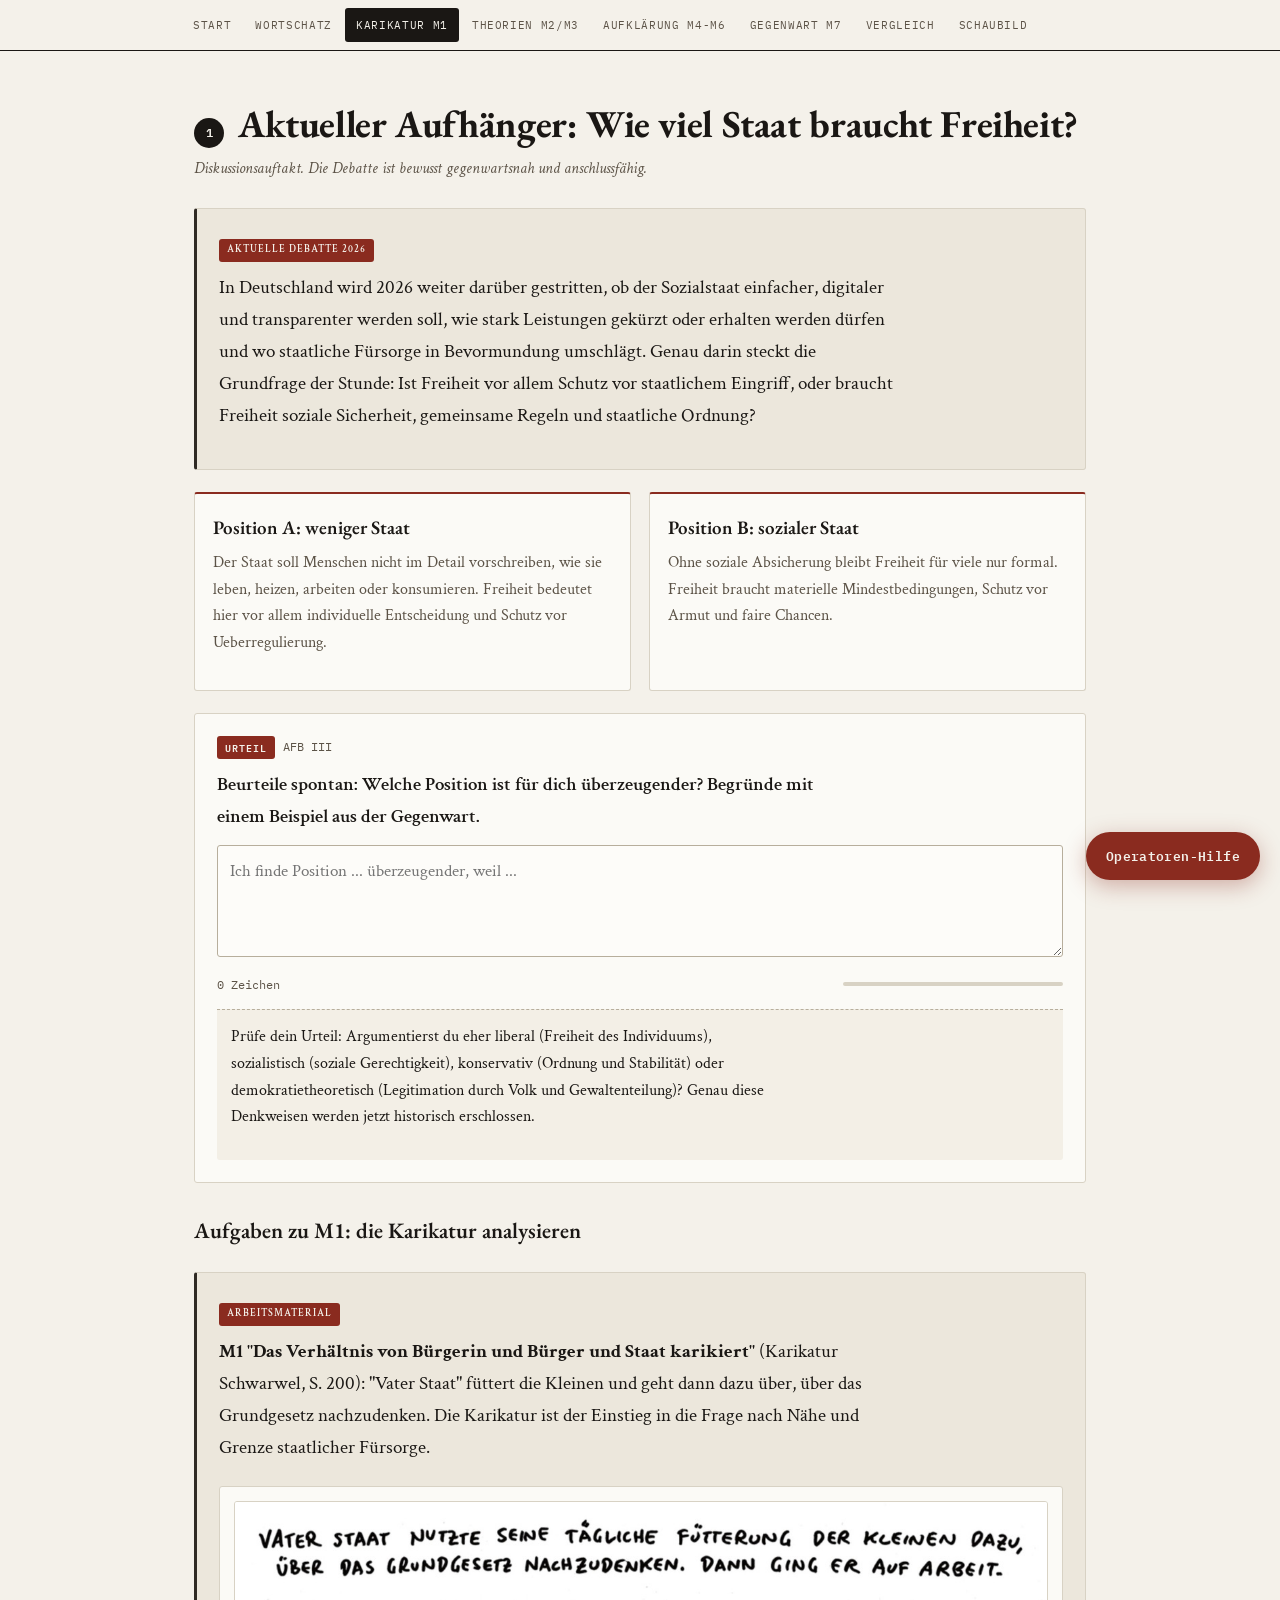
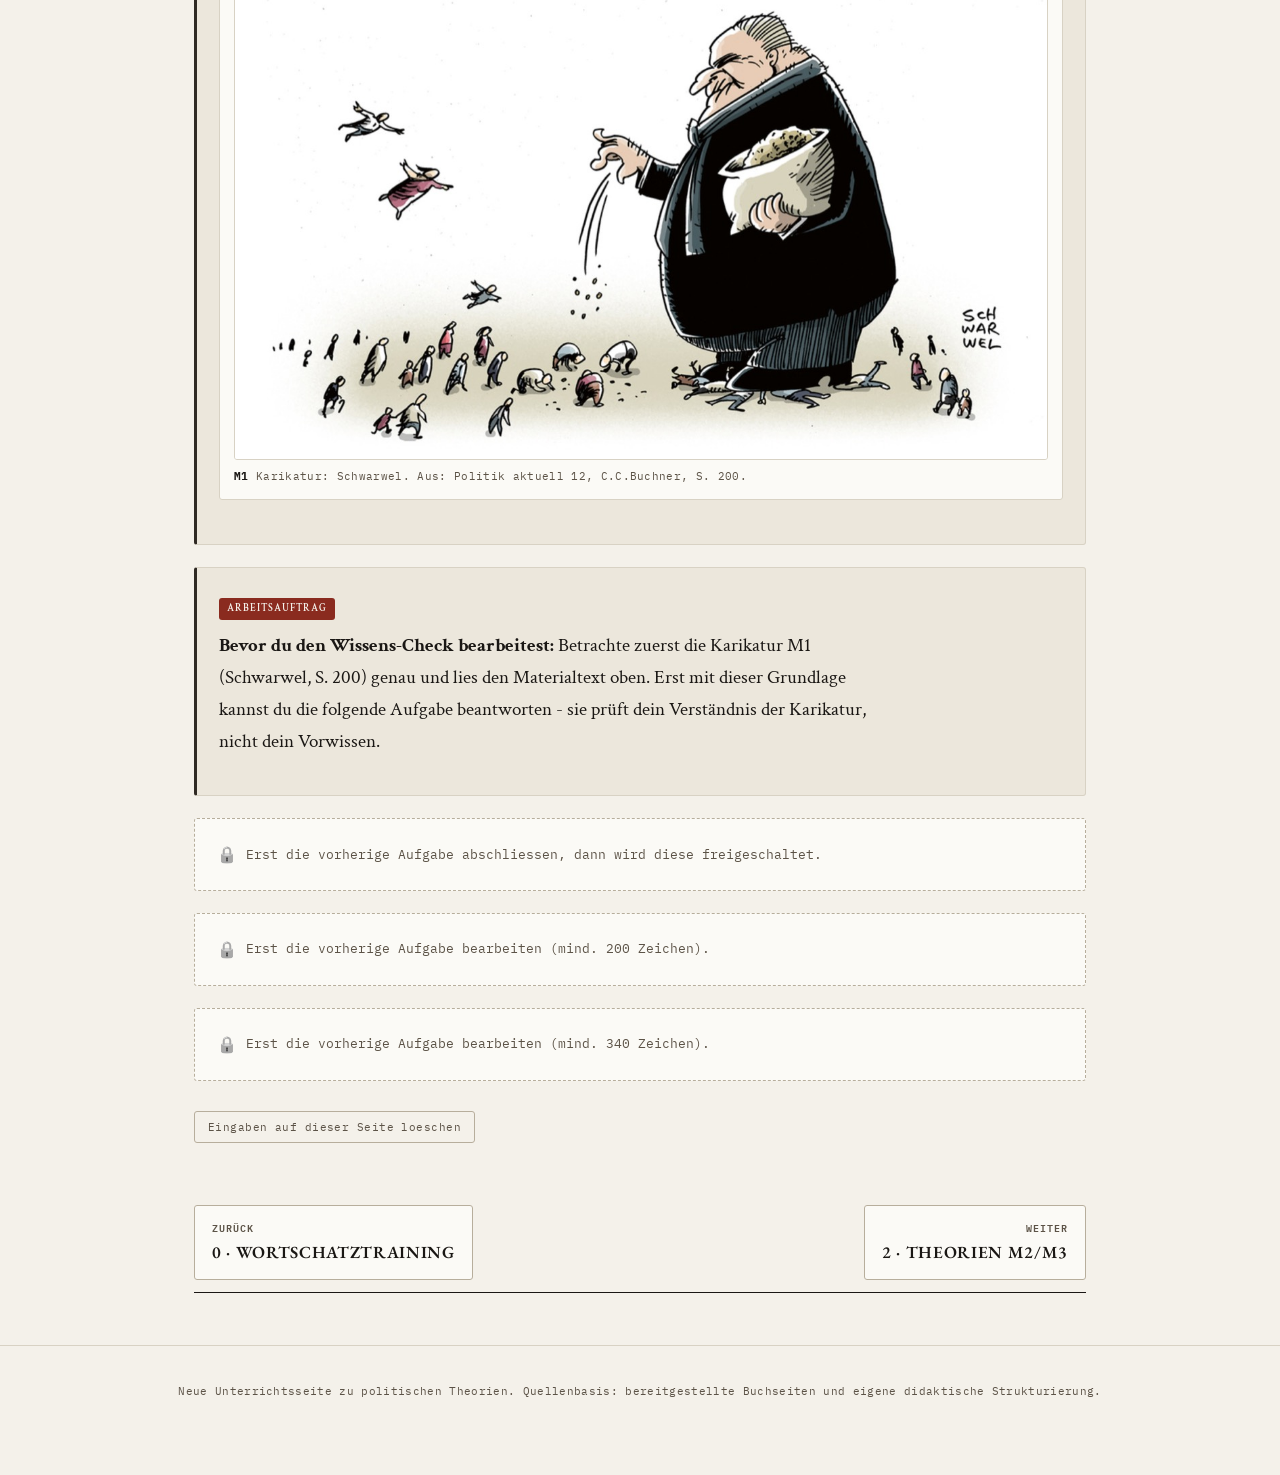
==== aufhaenger.html @ 34e74759 "Lock tasks sequentially: next unlocks only after previous is done Applies to text tasks (min length)" ====
<!DOCTYPE html>
<html lang="de">
<head>
<meta charset="UTF-8">
<meta name="viewport" content="width=device-width, initial-scale=1.0">
<link rel="preconnect" href="https://fonts.googleapis.com">
<link rel="preconnect" href="https://fonts.gstatic.com" crossorigin>
<link rel="stylesheet" href="https://fonts.googleapis.com/css2?family=Archivo:wght@500;600;700;800&family=Spectral:ital,wght@0,400;0,500;0,600;1,400&family=IBM+Plex+Mono:wght@400;500;600&display=swap">
<link rel="stylesheet" href="css/style.css?v=6">
<title>Aktueller Aufhänger - Politische Theorien</title>
</head>
<body>
<div id="progress"></div>

<button class="op-toggle" id="opToggle" aria-expanded="false" aria-controls="opPanel">Operatoren-Hilfe</button>
<div class="op-panel" id="opPanel" role="dialog" aria-label="Operatoren-Hilfe">
  <button class="op-close" id="opClose" aria-label="Operatoren-Hilfe schließen">x</button>
  <h4>Operatoren: Was soll ich tun?</h4>
  <p class="op-intro">AFB I fragt Wissen ab, AFB II verlangt Erklären und Anwenden, AFB III verlangt ein begründetes Urteil.</p>
  <div id="opList"></div>
</div>

<nav aria-label="Seitennavigation">
  <div class="nav-inner">
    <a href="index.html">Start</a>
    <a href="wortschatz.html">Wortschatz</a>
    <a href="aufhaenger.html">Karikatur M1</a>
    <a href="block1.html">Theorien M2/M3</a>
    <a href="aufklaerung.html">Aufklärung M4-M6</a>
    <a href="block2.html">Gegenwart M7</a>
    <a href="vergleich.html">Vergleich</a>
    <a href="produkt.html">Schaubild</a>
  </div>
</nav>

<section id="aufhaenger">
  <div class="wrap">
    <div class="sec-head"><span class="sec-num">1</span><h2>Aktueller Aufhänger: Wie viel Staat braucht Freiheit?</h2></div>
    <p class="sec-sub">Diskussionsauftakt. Die Debatte ist bewusst gegenwartsnah und anschlussfähig.</p>
    <div class="source">
      <span class="source-tag accent">Aktuelle Debatte 2026</span>
      <p>In Deutschland wird 2026 weiter darüber gestritten, ob der Sozialstaat einfacher, digitaler und transparenter werden soll, wie stark Leistungen gekürzt oder erhalten werden dürfen und wo staatliche Fürsorge in Bevormundung umschlägt. Genau darin steckt die Grundfrage der Stunde: Ist Freiheit vor allem Schutz vor staatlichem Eingriff, oder braucht Freiheit soziale Sicherheit, gemeinsame Regeln und staatliche Ordnung?</p>
    </div>
    <div class="hook-grid">
      <div class="hook-card">
        <h3>Position A: weniger Staat</h3>
        <p>Der Staat soll Menschen nicht im Detail vorschreiben, wie sie leben, heizen, arbeiten oder konsumieren. Freiheit bedeutet hier vor allem individuelle Entscheidung und Schutz vor Ueberregulierung.</p>
      </div>
      <div class="hook-card">
        <h3>Position B: sozialer Staat</h3>
        <p>Ohne soziale Absicherung bleibt Freiheit für viele nur formal. Freiheit braucht materielle Mindestbedingungen, Schutz vor Armut und faire Chancen.</p>
      </div>
    </div>
    <div class="task">
      <div class="q-meta"><span class="q-type afb3">Urteil</span><span class="q-pts">AFB III</span></div>
      <p class="qtext">Beurteile spontan: Welche Position ist für dich überzeugender? Begründe mit einem Beispiel aus der Gegenwart.</p>
      <textarea data-min="180" placeholder="Ich finde Position ... überzeugender, weil ..."></textarea>
      <div class="ta-meter"><span class="cnt">0 Zeichen</span><span class="ta-bar"><i></i></span></div>
      <button class="btn" disabled>Reflexionsimpuls anzeigen</button>
      <div class="reveal"><p>Prüfe dein Urteil: Argumentierst du eher liberal (Freiheit des Individuums), sozialistisch (soziale Gerechtigkeit), konservativ (Ordnung und Stabilität) oder demokratietheoretisch (Legitimation durch Volk und Gewaltenteilung)? Genau diese Denkweisen werden jetzt historisch erschlossen.</p></div>
    </div>

    <h3>Aufgaben zu M1: die Karikatur analysieren</h3>
    <div class="source">
      <span class="source-tag accent">Arbeitsmaterial</span>
      <p><b>M1 "Das Verhältnis von Bürgerin und Bürger und Staat karikiert"</b> (Karikatur Schwarwel, S. 200): "Vater Staat" füttert die Kleinen und geht dann dazu über, über das Grundgesetz nachzudenken. Die Karikatur ist der Einstieg in die Frage nach Nähe und Grenze staatlicher Fürsorge.</p>
      <figure class="q-fig">
        <img src="img/quellen/m1_schwarwel.jpg" alt="M1 Karikatur von Schwarwel: eine riesige Figur 'Vater Staat' streut Futter an viele kleine Gestalten am Boden.">
        <figcaption><b>M1</b> Karikatur: Schwarwel. Aus: Politik aktuell 12, C.C.Buchner, S. 200.</figcaption>
      </figure>
    </div>

    <div class="source">
      <span class="source-tag accent">Arbeitsauftrag</span>
      <p><b>Bevor du den Wissens-Check bearbeitest:</b> Betrachte zuerst die Karikatur M1 (Schwarwel, S. 200) genau und lies den Materialtext oben. Erst mit dieser Grundlage kannst du die folgende Aufgabe beantworten - sie prüft dein Verständnis der Karikatur, nicht dein Vorwissen.</p>
    </div>

    <div class="task quiz" data-quiz="tf" data-explain="Karikaturen ueberzeichnen bewusst. M1 zeigt ein Machtgefaelle - das Grundgesetz begrenzt den Staat aber gerade und bindet ihn an Grundrechte (Rechtsstaat).">
      <div class="q-meta"><span class="q-type">Wahr / Falsch</span><span class="q-pts">Einstieg · M1</span></div>
      <p class="qtext">Kurzer Einstieg: Wahr oder falsch? Tippe bei jeder Aussage auf Wahr oder Falsch.</p>
      <div class="tf-list">
        <div class="tf-row" data-answer="false"><span class="tf-stmt">Eine Karikatur bildet die Wirklichkeit neutral und sachlich ab.</span><span class="tf-btns"><button type="button" class="tf-btn" data-val="true">Wahr</button><button type="button" class="tf-btn" data-val="false">Falsch</button></span></div>
        <div class="tf-row" data-answer="true"><span class="tf-stmt">In M1 ist der Staat viel groesser gezeichnet als die Buerger, um ein Machtgefaelle zu zeigen.</span><span class="tf-btns"><button type="button" class="tf-btn" data-val="true">Wahr</button><button type="button" class="tf-btn" data-val="false">Falsch</button></span></div>
        <div class="tf-row" data-answer="true"><span class="tf-stmt">Das Grundgesetz bindet den Staat an Grundrechte und begrenzt seine Macht.</span><span class="tf-btns"><button type="button" class="tf-btn" data-val="true">Wahr</button><button type="button" class="tf-btn" data-val="false">Falsch</button></span></div>
        <div class="tf-row" data-answer="false"><span class="tf-stmt">Die Karikatur lobt den Sozialstaat eindeutig und ohne Kritik.</span><span class="tf-btns"><button type="button" class="tf-btn" data-val="true">Wahr</button><button type="button" class="tf-btn" data-val="false">Falsch</button></span></div>
      </div>
      <div class="quiz-fb"></div>
    </div>

    <div class="task">
      <div class="q-meta"><span class="q-type">beschreiben</span><span class="q-pts">AFB I · M1</span></div>
      <p class="qtext">Beschreibe die Karikatur M1 sachlich: Was ist zu sehen? Achte auf Figuren, Größenverhältnisse, Handlung und Beschriftung, bevor du deutest.</p>
      <textarea data-min="200" placeholder="Im Zentrum steht ... Die kleinen Figuren ... Der Text lautet ..."></textarea>
      <div class="ta-meter"><span class="cnt">0 Zeichen</span><span class="ta-bar"><i></i></span></div>
      <button class="btn" disabled>Musterlösung anzeigen</button>
      <div class="reveal"><p>Erwartbar: Eine grosse, übermächtige Figur ("Vater Staat") streut aus einer Tüte Futter an viele kleine, hilflos wirkende Gestalten am Boden. Der Text spricht davon, dass der Staat seine tägliche Fütterung nutzt und über das Grundgesetz nachzudenken beginnt. Das Größenverhältnis (riesig gegen winzig) und die Fütter-Geste stehen im Zentrum. Wichtig: zuerst nur beschreiben, noch nicht bewerten.</p></div>
    </div>

    <div class="task">
      <div class="q-meta"><span class="q-type afb3">analysieren und beurteilen</span><span class="q-pts">AFB II-III · M1 Einstiegsaufgabe</span></div>
      <p class="qtext">Analysiere die Karikatur M1 kritisch und beurteile sie.
        <span class="sub">a) Welche Beziehung zwischen Bürgern und Staat wird dargestellt? b) Welche Interpretationen sind möglich? c) Inwiefern spiegelt oder verzerrt die Karikatur die tatsächliche Rolle des Grundgesetzes in einer Demokratie?</span></p>
      <textarea data-min="340" placeholder="a) Die Beziehung wirkt ... b) Mögliche Deutungen: ... c) Im Vergleich zur echten Rolle des Grundgesetzes ..."></textarea>
      <div class="ta-meter"><span class="cnt">0 Zeichen</span><span class="ta-bar"><i></i></span></div>
      <button class="btn" disabled>Musterlösung anzeigen</button>
      <div class="reveal"><p>Erwartbar: a) Dargestellt wird ein Gefälle: der Staat als bevormundender Versorger, die Bürger als abhängige Bittsteller - Nähe zu Positionen, die vor Ueberversorgung und Entmündigung warnen. b) Deutungen: Kritik am ausufernden Sozialstaat; oder Kritik daran, dass der Staat das Grundgesetz nur beiläufig "bedenkt". c) Verzerrung: Das Grundgesetz bindet den Staat gerade an Grundrechte und begrenzt seine Macht (Rechtsstaat, vgl. später Locke und M7). Die Karikatur überzeichnet die Abhängigkeit und blendet diese Bindung des Staates an das Recht aus.</p></div>
      <div class="diff">
        <div class="diff-row"><button class="diff-btn">Hilfe anzeigen</button><button class="diff-btn">Challenge anzeigen</button></div>
        <div class="diff-body">Hilfe: Trenne streng: erst beschreiben (Aufgabe oben), dann deuten (b), dann bewerten (c). Nutze für c das Wissen, dass das Grundgesetz den Staat begrenzt.</div>
        <div class="diff-body">Challenge: Verbinde die Karikatur mit einer der späteren Theorien. Würde Locke, Marx oder Rousseau der Darstellung zustimmen?</div>
      </div>
    </div>

    <nav class="page-nav" aria-label="Seitenwechsel">
      <a class="prev" href="wortschatz.html"><span class="pn-dir">Zurück</span><span class="pn-title">0 · Wortschatztraining</span></a>
      <a class="next" href="block1.html"><span class="pn-dir">Weiter</span><span class="pn-title">2 · Theorien M2/M3</span></a>
    </nav>
  </div>
</section>

<footer>
  Neue Unterrichtsseite zu politischen Theorien. Quellenbasis: bereitgestellte Buchseiten und eigene didaktische Strukturierung.
</footer>

<script src="js/main.js?v=6"></script>
</body>
</html>
---- css/style.css ----
@import url('https://fonts.googleapis.com/css2?family=EB+Garamond:ital,wght@0,400;0,500;0,600;0,700;0,800;1,400;1,500&family=Crimson+Text:ital,wght@0,400;0,600;0,700;1,400;1,600&family=IBM+Plex+Mono:wght@400;500;600&display=swap');

:root{
  /* Editorial Magazine — warm broadsheet palette */
  --paper:#f4f1ea;      /* newsprint cream */
  --blatt:#fbfaf6;      /* card white, warm */
  --ink:#1a1714;        /* warm near-black */
  --ink-soft:#5c5347;   /* warm muted (>=6:1 on paper) */
  --line:#d8d2c4;       /* hairline */
  --line-strong:#b7ae9c;
  --accent:#8a2b1f;     /* oxblood — editorial gravitas */
  --accent-soft:#a8574a;
  --steel:#2f2a24;      /* warm dark for tags */
  --dienst:#234a7a;     /* deep editorial blue — focus/info */
  --ok:#2f6146;
  --warn:#7a5a18;
  --shadow:rgba(26,23,20,.10);
  --r:3px;              /* crisp editorial radius */
  --r-lg:5px;
  --ease-out:cubic-bezier(.23,1,.32,1);
  --ease-in-out:cubic-bezier(.77,0,.175,1);
  --font-display:"EB Garamond",Georgia,"Times New Roman",serif;
  --font-body:"Crimson Text","EB Garamond",Georgia,serif;
  --font-mono:"IBM Plex Mono",ui-monospace,Menlo,monospace;
}
*{box-sizing:border-box}
html{scroll-behavior:smooth}
body{
  margin:0;
  background:var(--paper);
  color:var(--ink);
  font-family:var(--font-body);
  font-size:19px;
  line-height:1.68;
  -webkit-font-smoothing:antialiased;
  text-rendering:optimizeLegibility;
}
h1,h2,h3,h4{font-family:var(--font-display);font-weight:700}
button,nav,.chip,.eyebrow,.q-meta,.phase-tag,.mini-label,.operator-word{font-family:var(--font-mono)}
a{color:var(--accent);text-underline-offset:2px;text-decoration-thickness:1px}
a:focus-visible,button:focus-visible,textarea:focus-visible{outline:3px solid var(--dienst);outline-offset:3px}
.wrap{max-width:940px;margin:0 auto;padding:0 24px}
#progress{position:fixed;top:0;left:0;width:100%;height:3px;background:var(--accent);transform:scaleX(0);transform-origin:left;z-index:200}

nav{
  position:sticky;
  top:0;
  z-index:120;
  background:rgba(244,241,234,.94);
  backdrop-filter:blur(8px);
  border-bottom:1px solid var(--ink);
}
.nav-inner{max-width:940px;margin:0 auto;display:flex;gap:2px;overflow-x:auto;padding:8px 12px;align-items:center}
nav a{font-size:11px;letter-spacing:.06em;text-transform:uppercase;text-decoration:none;color:var(--ink-soft);white-space:nowrap;padding:8px 11px;border-radius:var(--r)}
nav a:hover{background:#eae5da;color:var(--ink)}
nav a.active{background:var(--ink);color:var(--paper)}
.nav-clock{margin-left:auto;border:1px solid var(--line-strong);border-radius:999px;padding:6px 12px;font-size:11px;color:var(--ink-soft);white-space:nowrap}
.nav-clock b{color:var(--accent)}

header.hero{padding:66px 0 46px;border-bottom:3px double var(--ink)}
.eyebrow{font-size:11px;letter-spacing:.2em;text-transform:uppercase;color:var(--accent);font-weight:600;margin-bottom:18px}
h1{font-size:clamp(38px,6.4vw,66px);line-height:1.02;letter-spacing:-.015em;margin:0 0 20px;font-weight:800;max-width:920px}
.lede{font-size:21px;line-height:1.55;color:var(--ink);max-width:660px;margin:0 0 24px;font-style:italic}
.lede::first-letter{initial-letter:2;-webkit-initial-letter:2;font-weight:700;font-style:normal;color:var(--accent);margin-right:.08em}
.meta-row{display:flex;flex-wrap:wrap;gap:8px;margin:24px 0}
.chip{font-size:11px;background:transparent;border:1px solid var(--line-strong);border-radius:999px;padding:6px 13px;color:var(--ink-soft)}
.chip b{color:var(--ink)}
.hero-grid{display:grid;grid-template-columns:minmax(0,1fr) 330px;gap:28px;align-items:stretch;margin-top:30px}
.brief{background:var(--blatt);border:1px solid var(--line);border-left:3px solid var(--accent);border-radius:var(--r);padding:22px}
.brief h2{font-size:22px;margin:0 0 8px}
.brief p{margin:0;color:var(--ink-soft)}
.theory-compass{
  background:#ece7dc;
  border:1px solid var(--line-strong);
  border-radius:var(--r);
  padding:18px;
  min-height:260px;
  position:relative;
}
.axis{position:absolute;background:var(--steel);opacity:.8}
.axis.x{left:36px;right:36px;top:50%;height:1px}
.axis.y{top:36px;bottom:36px;left:50%;width:1px}
.axis-label{position:absolute;font-family:var(--font-mono);font-size:10px;letter-spacing:.06em;text-transform:uppercase;font-weight:600;color:var(--ink-soft);background:#ece7dc;padding:2px 5px}
.axis-label.left{left:16px;top:48%}
.axis-label.right{right:16px;top:48%}
.axis-label.top{top:14px;left:40%}
.axis-label.bottom{bottom:14px;left:34%}
.thinker-dot{position:absolute;display:flex;align-items:center;justify-content:center;width:72px;height:32px;border-radius:var(--r);background:var(--blatt);border:1px solid var(--line-strong);font-family:var(--font-mono);font-size:10px;letter-spacing:.03em;font-weight:600;box-shadow:0 1px 4px var(--shadow)}
.dot-locke{right:42px;top:86px}
.dot-marx{left:42px;bottom:66px}
.dot-burke{left:54px;top:70px}
.dot-mont{right:70px;bottom:54px}
.dot-rousseau{left:132px;bottom:108px}

section{padding:52px 0;border-bottom:1px solid var(--line)}
.sec-head{display:flex;align-items:baseline;gap:14px;margin-bottom:8px}
.sec-num{font-family:var(--font-mono);font-weight:600;font-size:12px;color:var(--paper);background:var(--ink);border-radius:50%;width:30px;height:30px;display:inline-flex;align-items:center;justify-content:center;flex:0 0 auto}
h2{font-size:clamp(27px,4vw,38px);line-height:1.1;letter-spacing:-.01em;margin:0;font-weight:700}
.sec-sub{color:var(--ink-soft);font-size:16px;font-style:italic;margin:4px 0 26px;max-width:640px}
h3{font-size:22px;margin:30px 0 8px;font-weight:600}
p{margin:0 0 15px;max-width:68ch}
.pullquote{font-family:var(--font-display);font-style:italic;font-size:clamp(22px,3vw,30px);line-height:1.28;color:var(--ink);border-left:3px solid var(--accent);padding:4px 0 4px 22px;margin:26px 0;max-width:none}
.pullquote cite{display:block;font-style:normal;font-family:var(--font-mono);font-size:12px;letter-spacing:.04em;color:var(--ink-soft);margin-top:10px}
.source,.task,.product-box,.phase,.rubric{background:var(--blatt);border:1px solid var(--line);border-radius:var(--r);padding:22px;margin:22px 0}
.source{background:#ece7dc;border-left:3px solid var(--steel)}
.source-tag,.mini-label{display:inline-flex;align-items:center;gap:6px;font-size:10px;letter-spacing:.1em;text-transform:uppercase;font-weight:600;color:var(--paper);background:var(--steel);border-radius:var(--r);padding:3px 8px;margin-bottom:10px}
.source-tag.accent{background:var(--accent)}
figure.q-fig{margin:22px 0;background:var(--blatt);border:1px solid var(--line);border-radius:var(--r);padding:14px}
figure.q-fig img{display:block;width:100%;height:auto;border:1px solid var(--line);border-radius:var(--r);background:#fff}
figure.q-fig.portrait{max-width:300px}
figure.q-fig figcaption{font-family:var(--font-mono);font-size:11px;letter-spacing:.03em;color:var(--ink-soft);margin-top:9px;line-height:1.4}
figure.q-fig figcaption b{color:var(--ink)}
.fig-row{display:flex;gap:16px;flex-wrap:wrap;margin:22px 0}
.fig-row figure.q-fig{flex:1;min-width:200px;margin:0}
.fig-row figure.q-fig img{aspect-ratio:auto}
.task.locked{border-style:dashed;border-color:var(--line-strong)}
.task.locked > *:not(.lock-note){display:none}
.task:not(.locked) > .lock-note{display:none}
.lock-note{display:flex;align-items:center;gap:9px;font-family:var(--font-mono);font-size:13px;color:var(--ink-soft);margin:0}
.lock-note .lock-ic{font-size:16px;filter:grayscale(1)}
.progress-reset{display:inline-block;margin:8px 0 26px;font-family:var(--font-mono);font-size:11px;letter-spacing:.04em;background:transparent;border:1px solid var(--line-strong);color:var(--ink-soft);border-radius:var(--r);padding:8px 13px;cursor:pointer;transition:border-color .15s ease,color .15s ease}
.progress-reset:hover{border-color:var(--accent);color:var(--accent)}
.hook-grid{display:grid;grid-template-columns:1fr 1fr;gap:18px;margin:20px 0}
.hook-card{background:var(--blatt);border:1px solid var(--line);border-top:2px solid var(--accent);border-radius:var(--r);padding:18px}
.hook-card h3{font-size:19px;margin:0 0 6px}
.hook-card p{font-size:16px;color:var(--ink-soft)}

.vocab-grid{display:grid;grid-template-columns:repeat(auto-fit,minmax(220px,1fr));gap:12px;margin:20px 0}
.vcard{display:block;background:var(--blatt);border:1px solid var(--line);border-radius:var(--r);min-height:112px;cursor:pointer;perspective:900px}
.vcard-inner{display:block;position:relative;min-height:112px;transition:transform .45s var(--ease-in-out);transform-style:preserve-3d}
.vcard.flip .vcard-inner{transform:rotateY(180deg)}
.vface{position:absolute;inset:0;backface-visibility:hidden;padding:16px;display:flex;flex-direction:column;justify-content:center}
.vterm{font-family:var(--font-mono);font-weight:600;color:var(--steel)}
.vhint{font-family:var(--font-mono);font-size:12px;color:var(--ink-soft);margin-top:6px}
.vback{transform:rotateY(180deg);background:#ece7dc;border-radius:var(--r);font-size:15px}

/* Wortschatz-Memory */
.mem-grid{display:grid;grid-template-columns:repeat(auto-fill,minmax(200px,1fr));gap:12px;margin:16px 0;align-items:stretch}
.mcard{background:var(--blatt);border:1px solid var(--line);border-radius:var(--r);min-height:150px;cursor:pointer;perspective:1100px}
/* Beide Kartenseiten liegen im selben Grid-Feld gestapelt: die Karte waechst
   auf die Hoehe der laengeren Seite, damit die Definition komplett lesbar ist. */
.mcard-inner{position:relative;display:grid;width:100%;height:100%;min-height:150px;transition:transform .4s var(--ease-in-out);transform-style:preserve-3d}
.mcard.flip .mcard-inner{transform:rotateY(180deg)}
.mface{grid-area:1/1;backface-visibility:hidden;padding:16px;display:flex;flex-direction:column;justify-content:center;border-radius:var(--r);overflow-wrap:anywhere;word-break:break-word;hyphens:auto}
.mfront{align-items:center;font-family:var(--font-mono);font-weight:600;font-size:30px;color:var(--paper);background:var(--steel)}
.mback{transform:rotateY(180deg);background:#ece7dc;font-size:15px;line-height:1.5}
.mback.term{font-family:var(--font-mono);font-weight:600;font-size:16px;color:var(--accent);justify-content:center;text-align:center}
.mcard.done{cursor:default}
.mcard.done .mback{box-shadow:inset 0 0 0 2px var(--ok)}
.mem-status{font-family:var(--font-mono);font-size:14px;color:var(--ink-soft);margin:6px 0 0}
.mem-status.mem-win{color:var(--ok);font-weight:600}
#memRestart{margin-top:14px}

.phase{display:grid;grid-template-columns:112px 1fr;gap:20px;align-items:flex-start}
.phase-time{font-family:var(--font-mono);font-weight:600;color:var(--paper);background:var(--accent);border-radius:var(--r);padding:10px;text-align:center}
.phase h3{margin:0 0 6px}
.phase p{font-size:16.5px;color:var(--ink-soft)}
.phase-tag{display:inline-block;background:#ece7dc;border:1px solid var(--line);border-radius:999px;padding:4px 9px;font-size:11px;font-weight:600;color:var(--ink-soft);margin:8px 6px 0 0}

.thinker-grid{display:grid;grid-template-columns:repeat(auto-fit,minmax(250px,1fr));gap:16px;margin:22px 0}
.thinker{background:var(--blatt);border:1px solid var(--line);border-radius:var(--r);padding:20px}
.thinker h3{margin:0 0 8px;font-size:20px}
.thinker ul{margin:0;padding-left:20px}
.thinker li{margin:6px 0;font-size:16px}
.claim{font-family:var(--font-mono);font-size:11px;font-weight:600;color:var(--paper);background:var(--dienst);border-radius:var(--r);padding:4px 8px;display:inline-block;margin-bottom:8px}

.task .q-meta{display:flex;gap:8px;align-items:center;flex-wrap:wrap;margin-bottom:10px}
.q-type{font-size:10px;letter-spacing:.1em;text-transform:uppercase;font-weight:600;color:var(--paper);background:var(--accent-soft);border-radius:var(--r);padding:3px 8px}
.q-type.afb3{background:var(--accent)}
.q-type.schaubild{background:var(--ok)}
.q-pts{font-size:12px;color:var(--ink-soft);font-family:var(--font-mono)}
.qtext{font-weight:600;font-size:19px;margin-bottom:12px}
.qtext .sub{display:block;font-weight:400;font-size:16px;color:var(--ink-soft);margin-top:4px;font-style:italic}
textarea{width:100%;min-height:112px;border:1px solid var(--line-strong);border-radius:var(--r);background:#fdfcf9;color:var(--ink);padding:12px;font:17px/1.55 var(--font-body);resize:vertical}
.ta-meter{font-family:var(--font-mono);font-size:12px;color:var(--ink-soft);display:flex;justify-content:space-between;gap:12px;margin-top:7px}
.ta-bar{height:4px;background:var(--line);border-radius:99px;overflow:hidden;flex:1;max-width:220px;margin-top:7px}
.ta-bar i{display:block;height:100%;background:var(--accent);transform:scaleX(0);transform-origin:left;transition:transform .2s var(--ease-out)}
.btn{border:1px solid var(--ink);border-radius:var(--r);background:var(--ink);color:var(--paper);font-family:var(--font-mono);font-size:12px;letter-spacing:.04em;font-weight:600;cursor:pointer;padding:11px 17px;margin-top:12px;min-height:44px;transition:transform .16s var(--ease-out),background-color .15s ease,color .15s ease}
.btn:hover{background:transparent;color:var(--ink)}
.btn:active:not(:disabled){transform:scale(.97)}
.btn:disabled{background:var(--line);border-color:var(--line);color:#8a8375;cursor:not-allowed}
.btn.ghost{background:transparent;color:var(--ink);border:1px solid var(--ink)}
.btn.ghost:hover{background:var(--ink);color:var(--paper)}
.reveal{display:none;margin-top:14px;border-top:1px dashed var(--line-strong);padding:14px;background:#f3efe6;border-radius:0 0 var(--r) var(--r);font-size:16px}
.reveal.show{display:block;animation:fade .25s var(--ease-out)}
.diff{border-top:1px dashed var(--line-strong);margin-top:14px;padding-top:12px}
.diff-row{display:flex;flex-wrap:wrap;gap:8px}
.diff-btn{border:1px solid var(--line-strong);background:#f3efe6;border-radius:var(--r);padding:9px 12px;min-height:44px;cursor:pointer;font-family:var(--font-mono);font-size:12px;font-weight:600;color:var(--steel)}
.diff-body{display:none;background:#ece7dc;border-radius:var(--r);padding:12px;margin-top:8px;font-size:15.5px}
.diff-body.show{display:block}

.matrix{overflow-x:auto;border:1px solid var(--line-strong);border-radius:var(--r);background:var(--blatt);margin:20px 0}
table{border-collapse:collapse;width:100%;min-width:760px;font-size:15px}
th,td{padding:12px 14px;border-bottom:1px solid var(--line);vertical-align:top;text-align:left}
th{font-family:var(--font-mono);font-size:11px;letter-spacing:.05em;text-transform:uppercase;background:#ece7dc;border-bottom:2px solid var(--ink)}
tr:last-child td{border-bottom:none}
td:first-child{font-family:var(--font-mono);font-weight:600;color:var(--accent)}

.product-box{border-color:var(--ok);border-left:3px solid var(--ok);background:#eef4ee}
.product-box h3{margin-top:0}
.product-list{display:grid;grid-template-columns:repeat(auto-fit,minmax(220px,1fr));gap:14px;margin:16px 0 0}
.product-list div{background:var(--blatt);border:1px solid var(--line);border-top:2px solid var(--accent);border-radius:var(--r);padding:16px}
.rubric-grid{display:grid;grid-template-columns:repeat(auto-fit,minmax(210px,1fr));gap:14px}
.rubric h3{margin-top:0}
.rubric-card{background:#ece7dc;border:1px solid var(--line);border-radius:var(--r);padding:16px}
.rubric-card b{font-family:var(--font-mono);color:var(--steel)}

.page-nav{display:flex;justify-content:space-between;gap:12px;flex-wrap:wrap;padding:36px 0 12px}
.page-nav a{display:inline-flex;flex-direction:column;gap:2px;text-decoration:none;border:1px solid var(--line-strong);border-radius:var(--r);background:var(--blatt);padding:13px 17px;min-width:180px;max-width:48%;transition:border-color .15s ease,background-color .15s ease}
.page-nav a:hover{border-color:var(--ink);background:#f3efe6}
.page-nav a.next{margin-left:auto;text-align:right;align-items:flex-end}
.page-nav .pn-dir{font-family:var(--font-mono);font-size:10px;font-weight:600;letter-spacing:.1em;text-transform:uppercase;color:var(--ink-soft)}
.page-nav .pn-title{font-family:var(--font-display);font-weight:600;font-size:17px;color:var(--ink)}

.op-toggle{position:fixed;right:20px;bottom:20px;z-index:180;background:var(--accent);color:var(--paper);border:none;border-radius:999px;padding:13px 20px;min-height:48px;font-weight:600;font-size:13px;letter-spacing:.03em;cursor:pointer;box-shadow:0 6px 22px rgba(138,43,31,.34);display:flex;align-items:center;gap:8px}
.op-toggle:active{transform:scale(.97)}
.op-panel{position:fixed;right:14px;bottom:78px;width:min(380px,calc(100vw - 28px));max-height:66vh;overflow:auto;background:var(--blatt);border:1px solid var(--line-strong);border-radius:var(--r-lg);box-shadow:0 12px 40px rgba(26,23,20,.26);padding:20px;z-index:170;display:none}
.op-panel.show{display:block;animation:popIn .2s var(--ease-out)}
.op-close{position:absolute;right:12px;top:10px;border:none;background:transparent;font-size:22px;line-height:1;cursor:pointer;color:var(--ink-soft)}
.op-panel h4{font-family:var(--font-display);font-size:19px;margin:0 32px 4px 0}
.op-intro{font-size:14px;color:var(--ink-soft);margin:0 0 12px}
.op-item{border-top:1px solid var(--line);padding:10px 0}
.op-name{font-family:var(--font-mono);font-weight:600;color:var(--accent);font-size:13px}
.op-afb{font-family:var(--font-mono);font-size:10px;background:var(--dienst);color:var(--paper);border-radius:var(--r);padding:2px 6px;margin-left:6px}
.op-def{font-size:14px;margin:4px 0 0}

footer{padding:36px 0 74px;text-align:center;color:var(--ink-soft);font-family:var(--font-mono);font-size:11px;letter-spacing:.03em}
@keyframes fade{from{opacity:0;transform:translateY(-4px)}to{opacity:1;transform:none}}
@keyframes popIn{from{opacity:0;transform:scale(.96)}to{opacity:1;transform:none}}
@media(max-width:760px){
  .wrap{padding:0 18px}
  body{font-size:18px}
  header.hero{padding:44px 0 34px}
  .hero-grid,.hook-grid,.phase{grid-template-columns:1fr}
  .theory-compass{min-height:300px}
  .phase-time{text-align:left}
  .op-toggle{left:16px;right:16px;justify-content:center}
  .op-panel{left:14px;right:14px;width:auto}
  .page-nav a{max-width:100%}
}
@media(prefers-reduced-motion:reduce){
  *{animation:none!important;transition:none!important;scroll-behavior:auto!important}
}
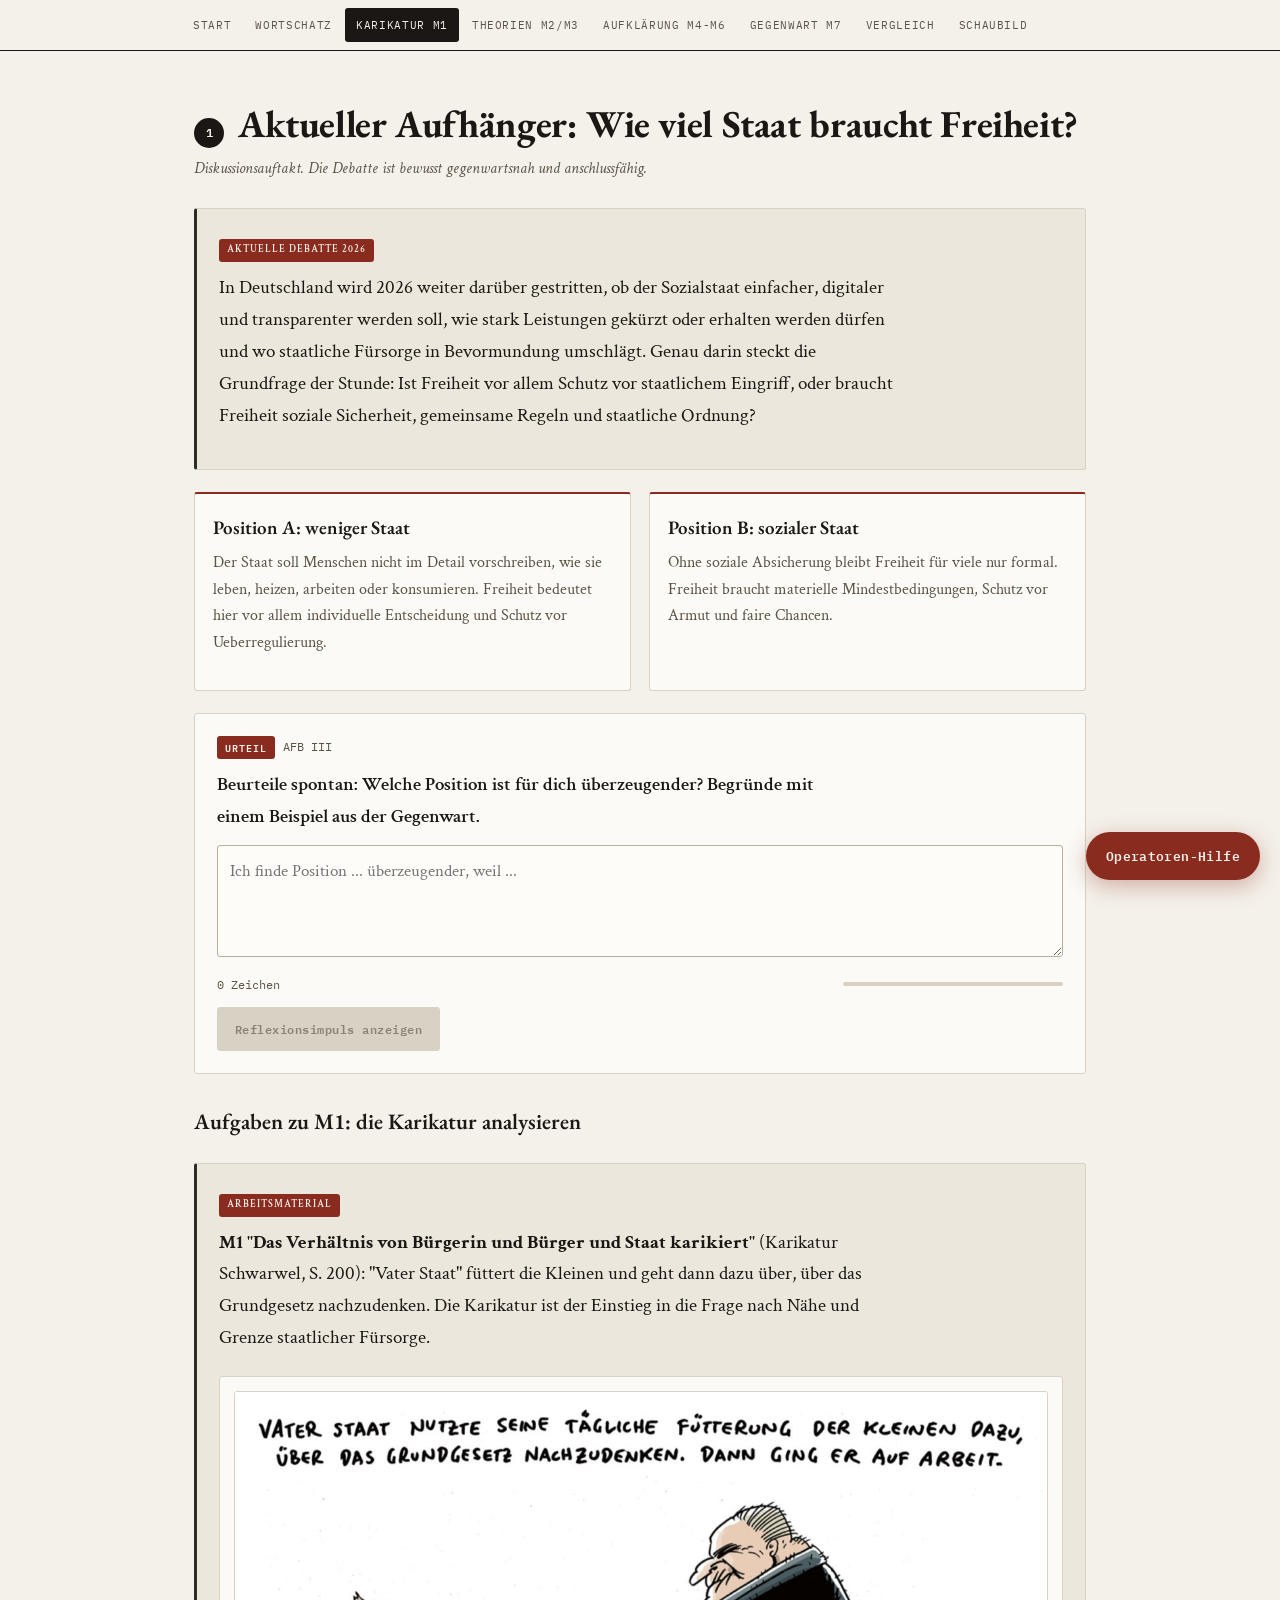
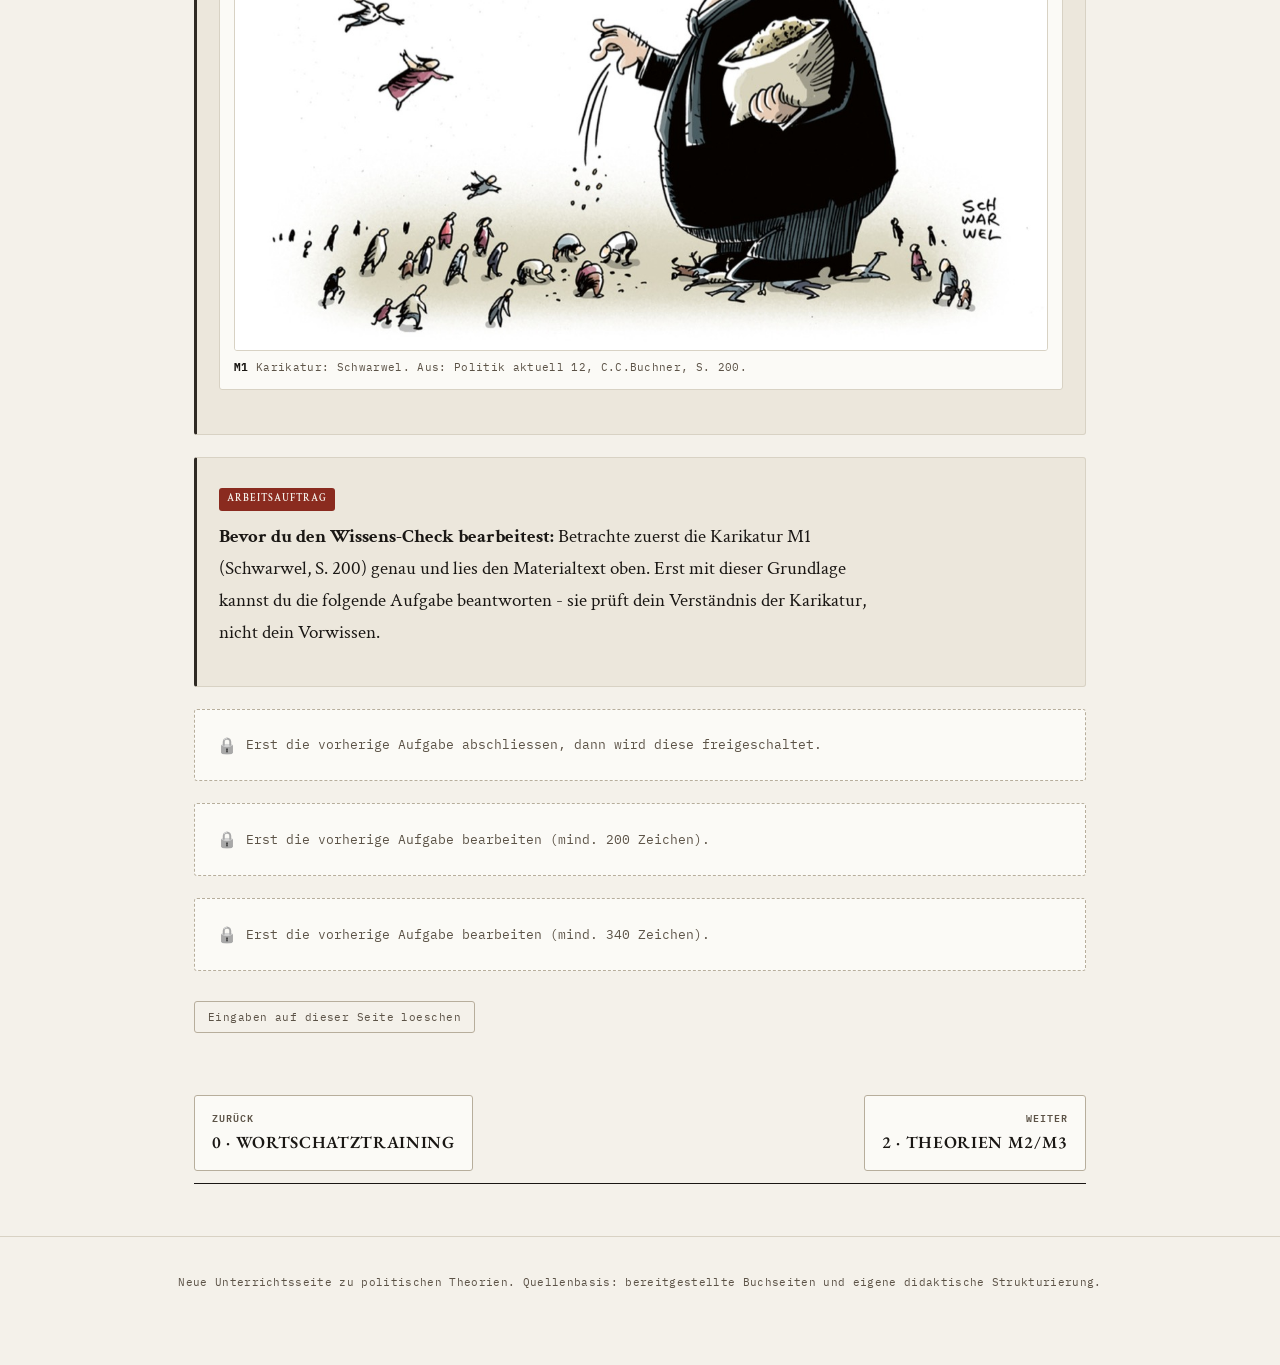
==== commit 53d91ce6: "Hide solutions and hints again; gate reveal behind min length Solutions (.reveal) and diff hints no " ====
--- a/aufhaenger.html
+++ b/aufhaenger.html
@@ -6,7 +6,7 @@
 <link rel="preconnect" href="https://fonts.googleapis.com">
 <link rel="preconnect" href="https://fonts.gstatic.com" crossorigin>
 <link rel="stylesheet" href="https://fonts.googleapis.com/css2?family=Archivo:wght@500;600;700;800&family=Spectral:ital,wght@0,400;0,500;0,600;1,400&family=IBM+Plex+Mono:wght@400;500;600&display=swap">
-<link rel="stylesheet" href="css/style.css?v=6">
+<link rel="stylesheet" href="css/style.css?v=7">
 <title>Aktueller Aufhänger - Politische Theorien</title>
 </head>
 <body>
@@ -122,6 +122,6 @@
   Neue Unterrichtsseite zu politischen Theorien. Quellenbasis: bereitgestellte Buchseiten und eigene didaktische Strukturierung.
 </footer>
 
-<script src="js/main.js?v=6"></script>
+<script src="js/main.js?v=7"></script>
 </body>
 </html>
